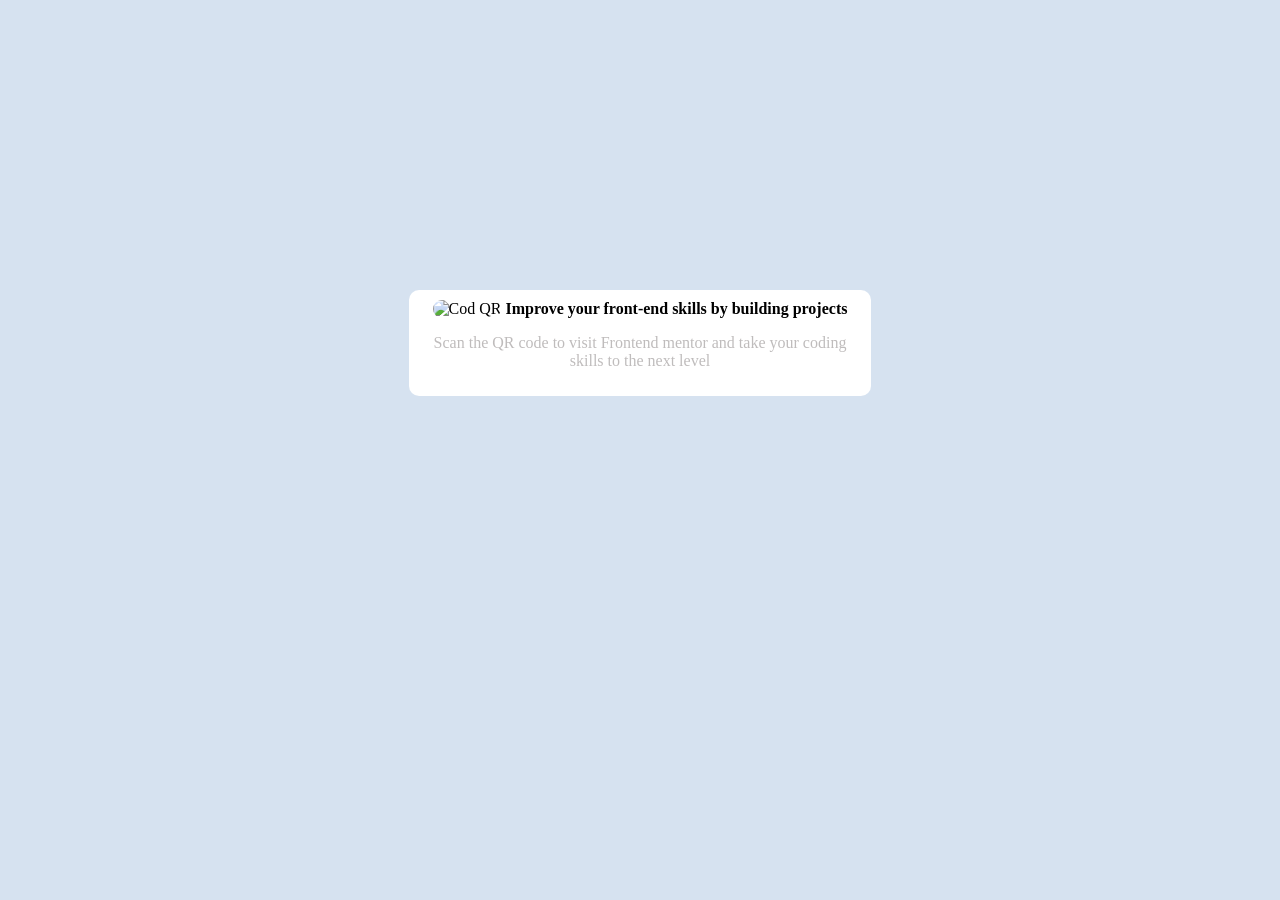
==== index.html @ 44902e50 "adaugare fisier" ====
<!doctype html>
<html lang="en">
  <head>
    <meta charset="UTF-8" />
    <meta name="viewport" content="width=device-width, initial-scale=1.0" />
    <link rel="stylesheet" href="Pagina_cod_QR.css" />
    <title>Document</title>
  </head>
  <body>
    <div class="outer">
    <img src="image-qr-code.png" alt="Cod QR" />
<b>Improve your front-end skills by building projects</b>
   <p>Scan the QR code to visit Frontend mentor and take your coding skills to the next level</p>
    </div>
   
    </div>
  </body>
</html>
---- Pagina_cod_QR.css ----
@font-face {
    font-family: QRCODEfont;
    src: url('Outfit-VariableFont_wght.ttf');
}
body {
  display: flex;
  justify-content: center;
  align-items: center;
  height: 80vh;
  background-color:  hsl(212, 45%, 89%)
}

img {
  max-width: 20%;
  max-height: 20%;
  align-self: center;
   border-radius: 10px;
}

.outer{
    flex-direction: column;
  max-width: 35%;
  max-height: 40%;
  font-family: QRCODEfont;
  background-color: white;
  padding: 10px;
  border-radius: 10px;
  margin-bottom: 50px;
  text-align: center;
}

p{
    color: rgb(191, 188, 188);
}
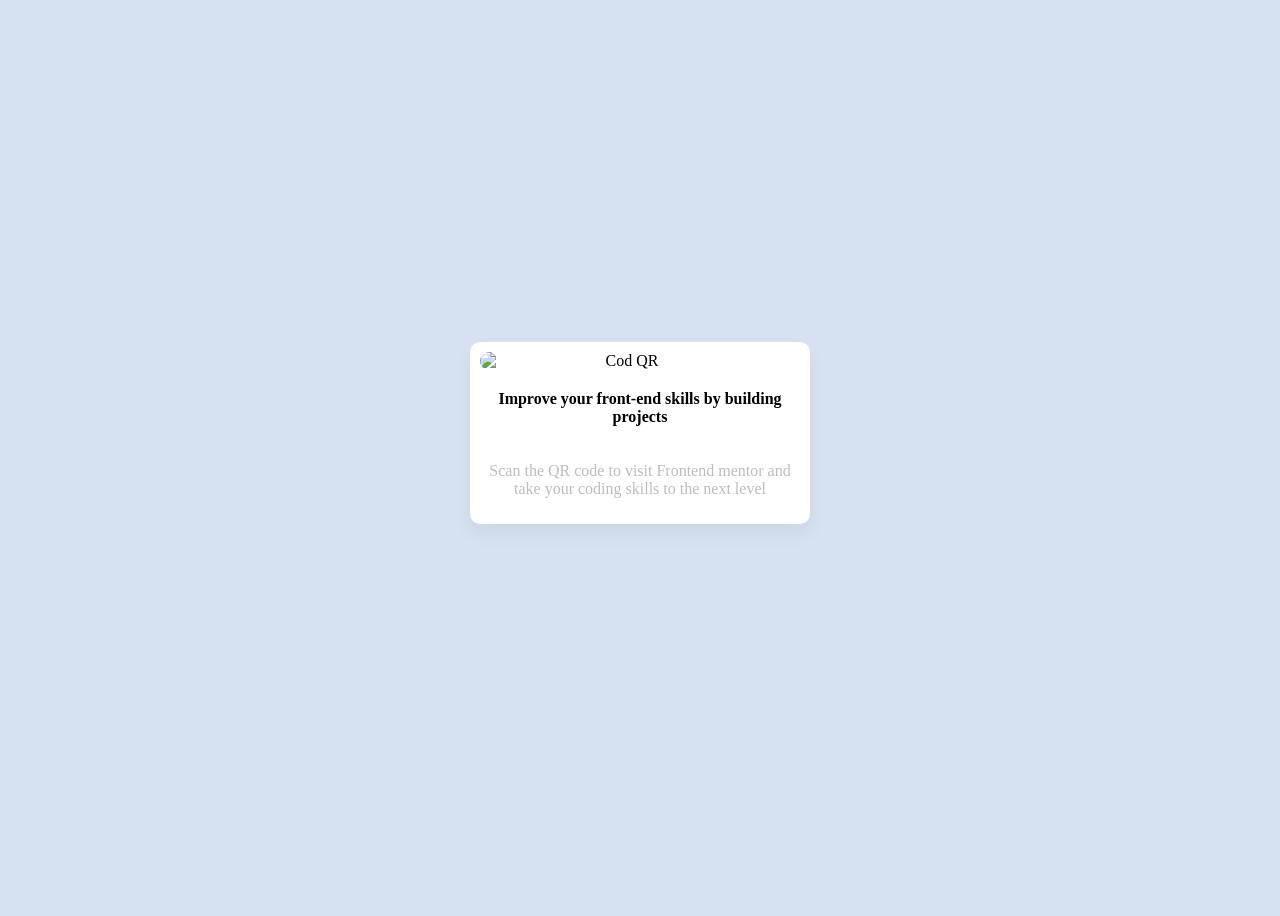
==== commit 16e1fd96: "Reparare" ====
--- a/index.html
+++ b/index.html
@@ -8,11 +8,12 @@
   </head>
   <body>
     <div class="outer">
-    <img src="image-qr-code.png" alt="Cod QR" />
-<b>Improve your front-end skills by building projects</b>
-   <p>Scan the QR code to visit Frontend mentor and take your coding skills to the next level</p>
-    </div>
-   
+      <img src="image-qr-code.png" alt="Cod QR" />
+      <b>Improve your front-end skills by building projects</b>
+      <p>
+        Scan the QR code to visit Frontend mentor and take your coding skills to
+        the next level
+      </p>
     </div>
   </body>
 </html>
--- a/Pagina_cod_QR.css
+++ b/Pagina_cod_QR.css
@@ -6,20 +6,21 @@
   display: flex;
   justify-content: center;
   align-items: center;
-  height: 80vh;
+  min-height: 100vh;
   background-color:  hsl(212, 45%, 89%)
 }
 
 img {
-  max-width: 20%;
-  max-height: 20%;
-  align-self: center;
-   border-radius: 10px;
+    width: 320px;
+  max-width: 90%;
+  border-radius: 10px;
+  
 }
 
 .outer{
+  display: flex;
     flex-direction: column;
-  max-width: 35%;
+  width: 320px;
   max-height: 40%;
   font-family: QRCODEfont;
   background-color: white;
@@ -27,6 +28,8 @@
   border-radius: 10px;
   margin-bottom: 50px;
   text-align: center;
+   gap: 20px;
+    box-shadow: 0 10px 20px rgba(0,0,0,0.05);
 }
 
 p{
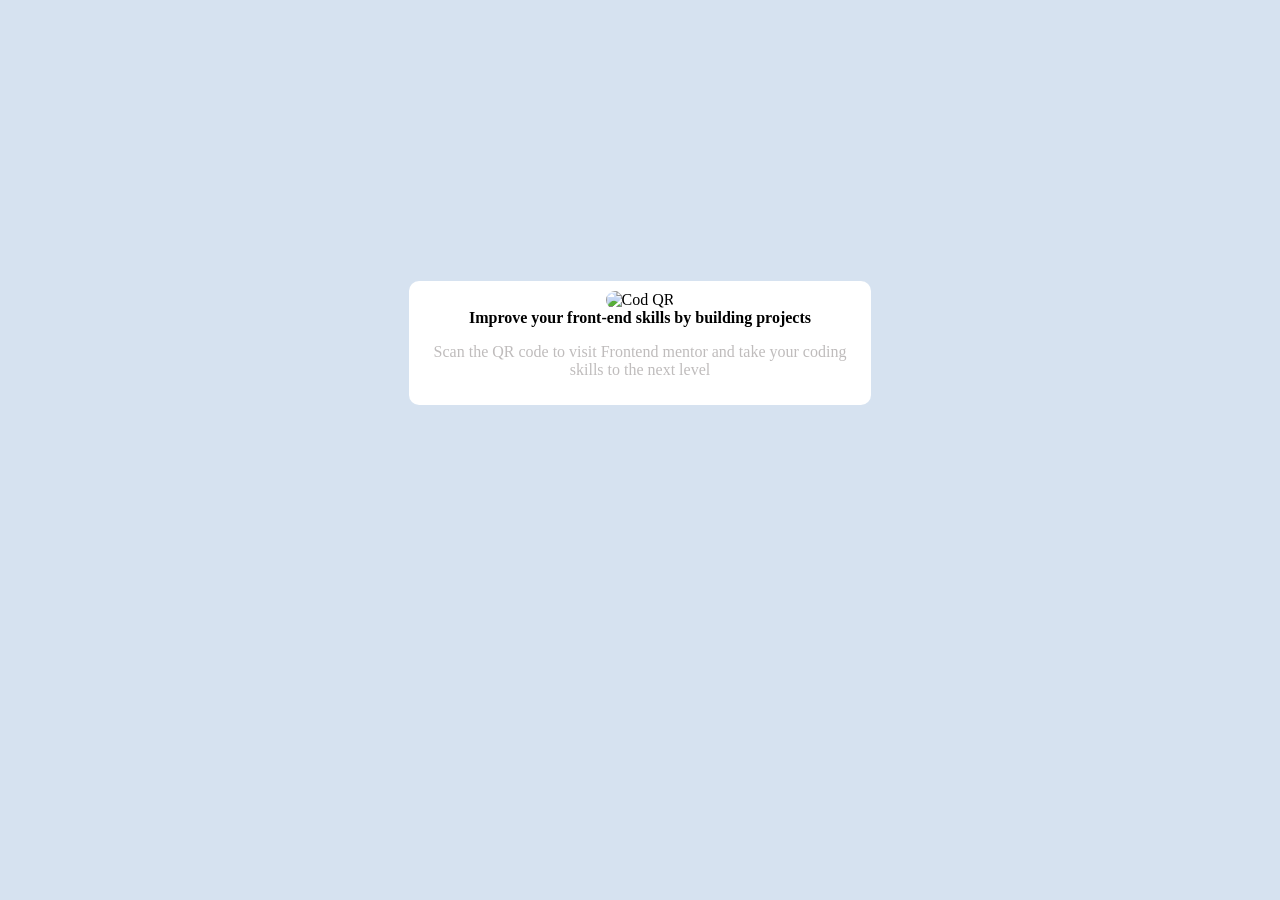
==== commit fb60b3a3: "review" ====
--- a/index.html
+++ b/index.html
@@ -15,5 +15,7 @@
         the next level
       </p>
     </div>
+  </div>
   </body>
 </html>
+
--- a/Pagina_cod_QR.css
+++ b/Pagina_cod_QR.css
@@ -1,26 +1,24 @@
 @font-face {
-    font-family: QRCODEfont;
-    src: url('Outfit-VariableFont_wght.ttf');
+  font-family: QRCODEfont;
+  src: url("Outfit-VariableFont_wght.ttf");
 }
 body {
   display: flex;
   justify-content: center;
   align-items: center;
-  min-height: 100vh;
-  background-color:  hsl(212, 45%, 89%)
+  height: 80vh;
+  background-color: hsl(212, 45%, 89%);
 }
-
 img {
-    width: 320px;
-  max-width: 90%;
+  max-width: 20%;
+  max-height: 20%;
+  align-self: center;
   border-radius: 10px;
-  
 }
-
-.outer{
+.outer {
   display: flex;
-    flex-direction: column;
-  width: 320px;
+  flex-direction: column;
+  max-width: 35%;
   max-height: 40%;
   font-family: QRCODEfont;
   background-color: white;
@@ -28,11 +26,7 @@
   border-radius: 10px;
   margin-bottom: 50px;
   text-align: center;
-   gap: 20px;
-    box-shadow: 0 10px 20px rgba(0,0,0,0.05);
 }
-
-p{
-    color: rgb(191, 188, 188);
+p {
+  color: rgb(191, 188, 188);
 }
-
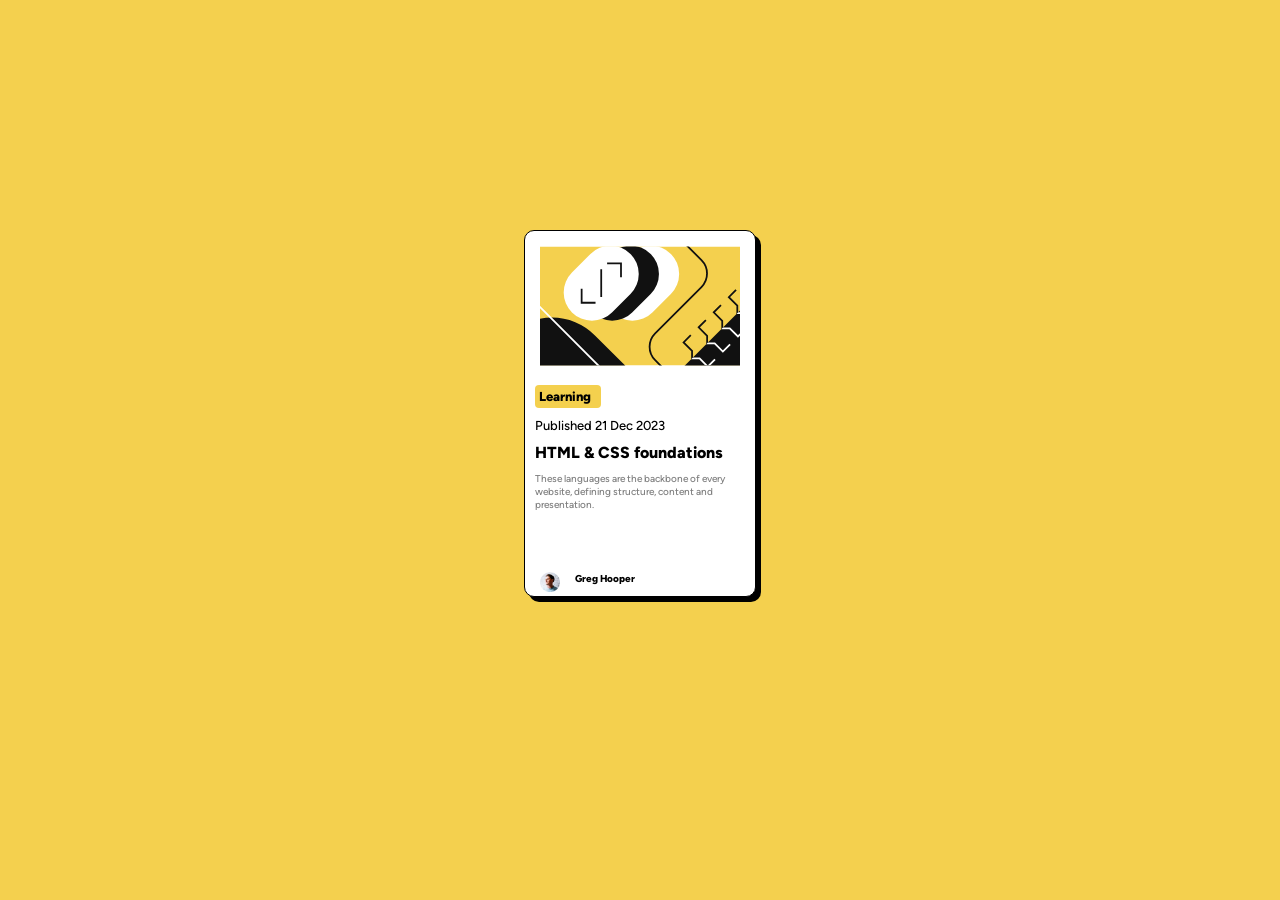
==== commit 3d32b807: "Al doilea proiect" ====
--- a/index.html
+++ b/index.html
@@ -3,19 +3,111 @@
   <head>
     <meta charset="UTF-8" />
     <meta name="viewport" content="width=device-width, initial-scale=1.0" />
-    <link rel="stylesheet" href="Pagina_cod_QR.css" />
-    <title>Document</title>
+    <link rel="stylesheet" href="Style.css" />
+
+    <title>Frontend Mentor | Blog preview card</title>
   </head>
   <body>
-    <div class="outer">
-      <img src="image-qr-code.png" alt="Cod QR" />
-      <b>Improve your front-end skills by building projects</b>
-      <p>
-        Scan the QR code to visit Frontend mentor and take your coding skills to
-        the next level
-      </p>
+    <div class="card">
+      <div class="contur">
+        <img src="assets\images\illustration-article.svg" />
+        <section class="learn">Learning</section>
+        <section class="publish">Published 21 Dec 2023</section>
+        <section class="fundatie">HTML & CSS foundations</section>
+        <section class="baza">
+          These languages are the backbone of every website, defining structure,
+          content and presentation.
+        </section>
+        <section class="descriere">
+          <img class="avatar" src="assets/images/image-avatar.webp" />
+          Greg Hooper
+        </section>
+      </div>
     </div>
-  </div>
+
+    <style>
+      :root {
+  --fundal: hsl(47, 88%, 63%);
+}
+
+@font-face {
+  font-family: Fonty-Bold;
+  src: url("fonts/Figtree-ExtraBold.ttf");
+}
+@font-face {
+  font-family: Fonty-Medium;
+  src: url("fonts/Figtree-Medium.ttf");
+}
+
+body {
+  background-color: var(--fundal);
+  display: flex;
+}
+
+.card {
+  display: flex;
+  justify-content: center;
+  align-items: center;
+  min-height: 90vh;
+  min-width: 100%;
+}
+
+.contur {
+  background-color: hsl(0, 0%, 100%);
+  border: 0.5px black solid;
+  border-radius: 10px;
+  box-shadow: 5px 5px black;
+}
+
+img {
+  width: 200px;
+  height: 150px;
+  margin-left: 15px;
+  margin-right: 15px;
+}
+
+.learn {
+  background-color: var(--fundal);
+  width: 25%;
+  padding: 4px;
+  margin-bottom: 10px;
+  margin-left: 10px;
+  font-family: Fonty-Bold;
+  border-radius: 4px;
+  font-size: small;
+}
+
+.publish {
+  margin-left: 10px;
+  font-family: Fonty-Medium;
+  font-size: small;
+}
+
+.fundatie {
+  margin-top: 10px;
+  margin-left: 10px;
+  font-family: Fonty-Bold;
+}
+.baza {
+  font-size: x-small;
+  width: 200px;
+  height: 100px;
+  margin-top: 10px;
+  font-family: Fonty-Medium;
+  margin-left: 10px;
+  color: gray;
+}
+
+.avatar {
+  width: 20px;
+  height: 20px;
+}
+.descriere {
+  font-family: Fonty-Bold;
+  display: inline-flex;
+  font-size: x-small;
+}
+
+    </style>
   </body>
 </html>
-
